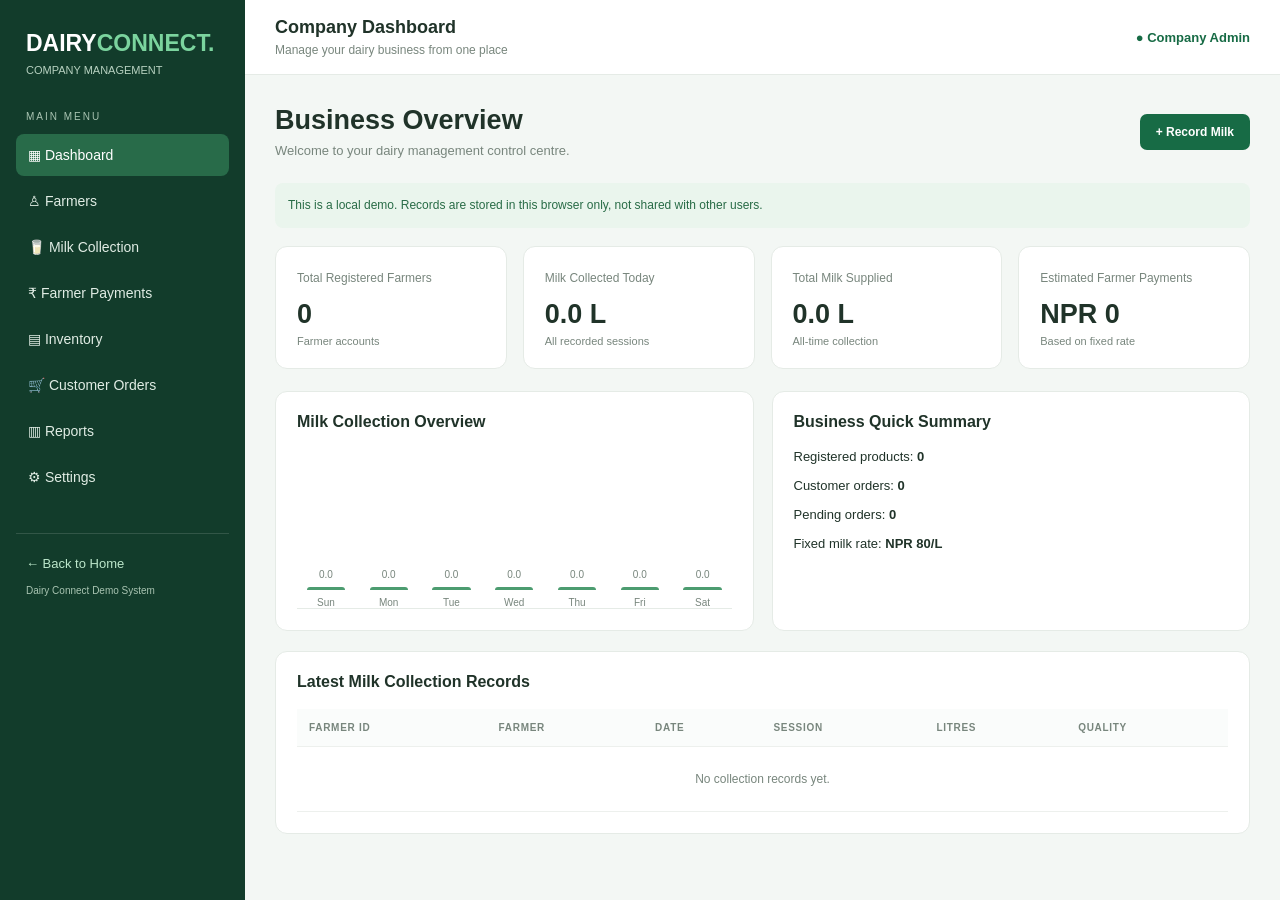
==== company.html @ a26a4f65 "Add files via upload" ====
<!DOCTYPE html>
<html lang="en">
<head>
<meta charset="UTF-8">
<meta name="viewport" content="width=device-width, initial-scale=1.0">
<title>Dairy Connect | Company Management</title>

<style>
*{box-sizing:border-box;margin:0;padding:0}
:root{
    --green:#176b45;
    --dark:#123c2b;
    --light:#f3f7f4;
    --muted:#78867d;
    --border:#e5ebe6;
}
body{font-family:Arial,sans-serif;background:var(--light);color:#203329}
button,input,select{font:inherit}
button{cursor:pointer}
.app{display:flex;min-height:100vh}
.sidebar{
    width:245px;background:var(--dark);color:white;
    padding:25px 16px;flex-shrink:0;
}
.brand{font-size:23px;font-weight:800;padding:5px 10px}
.brand span{color:#7bd49e}
.brand small{display:block;font-size:11px;color:#b7d1c0;font-weight:normal;margin-top:7px}
.side-label{font-size:10px;letter-spacing:2px;color:#a9c4b2;margin:30px 10px 12px}
.nav button{
    display:block;width:100%;padding:13px 12px;margin:4px 0;
    text-align:left;border:0;border-radius:8px;background:transparent;
    color:#e0ece4;font-size:14px;
}
.nav button:hover,.nav button.active{background:#286b49;color:white}
.sidebar-bottom{margin-top:35px;border-top:1px solid #ffffff22;padding:20px 10px}
.sidebar-bottom a{color:#bce7cb;text-decoration:none;font-size:13px}
.main{flex:1;min-width:0}
.topbar{
    background:white;border-bottom:1px solid var(--border);
    padding:17px 30px;display:flex;justify-content:space-between;
    align-items:center;gap:15px
}
.topbar h2{font-size:18px}
.topbar p{font-size:12px;color:var(--muted);margin-top:5px}
.admin{font-size:13px;color:var(--green);font-weight:bold}
.content{padding:30px;max-width:1500px;margin:auto}
.page{display:none}
.page.active{display:block}
.page-heading{display:flex;justify-content:space-between;align-items:center;gap:15px;margin-bottom:25px;flex-wrap:wrap}
.page-heading h1{font-size:27px}
.page-heading p{color:var(--muted);font-size:13px;margin-top:7px}
.grid{display:grid;grid-template-columns:repeat(4,minmax(0,1fr));gap:16px;margin-bottom:22px}
.card,.panel{
    background:white;border:1px solid var(--border);
    border-radius:12px;padding:21px
}
.card small{color:var(--muted);font-size:12px}
.card h2{font-size:27px;margin:13px 0 5px}
.card p{font-size:11px;color:var(--muted)}
.panel{margin-bottom:20px}
.panel h3{font-size:16px;margin-bottom:18px}
.panel-subtitle{font-size:12px;color:var(--muted);margin-top:-12px;margin-bottom:17px}
.btn{
    background:var(--green);color:white;border:0;border-radius:7px;
    padding:11px 16px;font-size:12px;font-weight:bold
}
.btn:hover{background:#105437}
.btn.secondary{background:#eaf3ed;color:var(--green)}
.btn.danger{background:#fbeaea;color:#b53c3c}
.btn.small{padding:7px 10px}
.table-wrap{overflow-x:auto}
table{border-collapse:collapse;width:100%;min-width:600px}
th,td{padding:13px 12px;border-bottom:1px solid #edf0ed;text-align:left;font-size:12px}
th{font-size:10px;text-transform:uppercase;letter-spacing:.7px;color:var(--muted);background:#fafcfb}
tbody tr:hover{background:#fafcfb}
.status{display:inline-block;padding:5px 9px;border-radius:20px;background:#e8f5ec;color:#277348;font-size:10px;font-weight:bold}
.status.pending{background:#fff4dc;color:#986b18}
.status.inactive{background:#fbeaea;color:#a63e3e}
.fields{display:grid;grid-template-columns:repeat(2,minmax(0,1fr));gap:15px}
.field{display:flex;flex-direction:column;gap:7px}
.field label{font-size:12px;font-weight:bold}
.field input,.field select{
    border:1px solid #dce5dd;border-radius:7px;padding:12px;
    background:white;width:100%;min-width:0
}
.full{grid-column:1/-1}
.actions{display:flex;gap:8px;flex-wrap:wrap}
.two-col{display:grid;grid-template-columns:1fr 1fr;gap:18px}
.notice{padding:13px;background:#eaf5ed;color:#286b46;border-radius:8px;font-size:12px;margin-bottom:18px;line-height:1.6}
.search{max-width:260px;border:1px solid var(--border);padding:11px;border-radius:7px}
.empty{text-align:center;color:var(--muted);padding:25px}
.chart-bars{display:flex;align-items:end;gap:15px;height:160px;padding:15px 5px 0;border-bottom:1px solid var(--border)}
.bar-column{flex:1;text-align:center;height:100%;display:flex;flex-direction:column;justify-content:end;align-items:center;gap:7px}
.bar{width:min(45px,80%);background:#4c9c70;border-radius:5px 5px 0 0;min-height:3px}
.bar-column small{font-size:10px;color:var(--muted)}
.modal-backdrop{
    display:none;position:fixed;inset:0;background:#10251dbb;
    align-items:center;justify-content:center;padding:20px;z-index:10
}
.modal-backdrop.show{display:flex}
.modal{background:white;width:100%;max-width:520px;padding:25px;border-radius:13px;max-height:90vh;overflow:auto}
.modal-header{display:flex;justify-content:space-between;align-items:center;margin-bottom:20px}
.close{border:0;background:#f0f3f0;border-radius:50%;width:30px;height:30px}
.toast{
    position:fixed;bottom:25px;right:25px;background:#173d2d;
    color:white;padding:14px 20px;border-radius:8px;
    display:none;z-index:20;font-size:13px
}
@media(max-width:1000px){.grid{grid-template-columns:repeat(2,1fr)}}
@media(max-width:700px){
    .app{display:block}
    .sidebar{width:100%;padding:15px}
    .nav{display:grid;grid-template-columns:repeat(2,1fr)}
    .side-label{margin-top:18px}
    .sidebar-bottom{margin-top:15px}
    .content{padding:17px}
    .topbar{padding:15px}
    .two-col{grid-template-columns:1fr}
}
@media(max-width:420px){.grid{grid-template-columns:1fr}.fields{grid-template-columns:1fr}}
</style>
</head>

<body>

<div class="app">

<aside class="sidebar">
    <div class="brand">DAIRY<span>CONNECT.</span>
        <small>COMPANY MANAGEMENT</small>
    </div>

    <div class="side-label">MAIN MENU</div>
    <nav class="nav">
        <button class="active" data-page="dashboard">▦ Dashboard</button>
        <button data-page="farmers">♙ Farmers</button>
        <button data-page="collection">🥛 Milk Collection</button>
        <button data-page="payments">₹ Farmer Payments</button>
        <button data-page="inventory">▤ Inventory</button>
        <button data-page="orders">🛒 Customer Orders</button>
        <button data-page="reports">▥ Reports</button>
        <button data-page="settings">⚙ Settings</button>
    </nav>

    <div class="sidebar-bottom">
        <a href="./index.html">← Back to Home</a>
        <p style="font-size:10px;color:#a9c4b2;margin-top:13px">Dairy Connect Demo System</p>
    </div>
</aside>

<div class="main">

<header class="topbar">
    <div>
        <h2 id="topTitle">Company Dashboard</h2>
        <p>Manage your dairy business from one place</p>
    </div>
    <div class="admin">● Company Admin</div>
</header>

<main class="content">

<!-- DASHBOARD -->
<section class="page active" id="dashboard">
    <div class="page-heading">
        <div>
            <h1>Business Overview</h1>
            <p>Welcome to your dairy management control centre.</p>
        </div>
        <button class="btn" onclick="showPage('collection')">+ Record Milk</button>
    </div>

    <div class="notice">
        This is a local demo. Records are stored in this browser only, not shared with other users.
    </div>

    <div class="grid">
        <div class="card"><small>Total Registered Farmers</small><h2 id="dashFarmers">0</h2><p>Farmer accounts</p></div>
        <div class="card"><small>Milk Collected Today</small><h2 id="dashToday">0 L</h2><p>All recorded sessions</p></div>
        <div class="card"><small>Total Milk Supplied</small><h2 id="dashMilk">0 L</h2><p>All-time collection</p></div>
        <div class="card"><small>Estimated Farmer Payments</small><h2 id="dashPayments">NPR 0</h2><p>Based on fixed rate</p></div>
    </div>

    <div class="two-col">
        <div class="panel">
            <h3>Milk Collection Overview</h3>
            <div class="chart-bars" id="milkChart"></div>
        </div>
        <div class="panel">
            <h3>Business Quick Summary</h3>
            <p style="margin:14px 0;font-size:13px">Registered products: <strong id="dashProducts">0</strong></p>
            <p style="margin:14px 0;font-size:13px">Customer orders: <strong id="dashOrders">0</strong></p>
            <p style="margin:14px 0;font-size:13px">Pending orders: <strong id="dashPending">0</strong></p>
            <p style="margin:14px 0;font-size:13px">Fixed milk rate: <strong id="dashRate">NPR 80/L</strong></p>
        </div>
    </div>

    <div class="panel">
        <h3>Latest Milk Collection Records</h3>
        <div class="table-wrap">
            <table>
                <thead><tr><th>Farmer ID</th><th>Farmer</th><th>Date</th><th>Session</th><th>Litres</th><th>Quality</th></tr></thead>
                <tbody id="dashRecent"></tbody>
            </table>
        </div>
    </div>
</section>

<!-- FARMERS -->
<section class="page" id="farmers">
    <div class="page-heading">
        <div><h1>Farmer Management</h1><p>Register and manage your milk suppliers.</p></div>
        <button class="btn" onclick="openFarmerModal()">+ Add Farmer</button>
    </div>

    <div class="panel">
        <div class="actions" style="justify-content:space-between;margin-bottom:18px">
            <h3 style="margin:0">Registered Farmers</h3>
            <input class="search" id="farmerSearch" placeholder="Search farmers...">
        </div>
        <div class="table-wrap">
            <table>
                <thead><tr><th>Farmer ID</th><th>Name</th><th>Phone</th><th>Location</th><th>Status</th><th>Action</th></tr></thead>
                <tbody id="farmerTable"></tbody>
            </table>
        </div>
    </div>
</section>

<!-- COLLECTION -->
<section class="page" id="collection">
    <div class="page-heading">
        <div><h1>Milk Collection</h1><p>Record milk received from farmers.</p></div>
    </div>

    <div class="panel">
        <h3>New Milk Collection Entry</h3>
        <form id="collectionForm" class="fields">
            <div class="field"><label>Farmer</label><select id="collectionFarmer" required></select></div>
            <div class="field"><label>Collection Date</label><input type="date" id="collectionDate" required></div>
            <div class="field"><label>Session</label><select id="collectionSession"><option>Morning</option><option>Evening</option></select></div>
            <div class="field"><label>Milk Quantity (Litres)</label><input type="number" id="collectionQuantity" min="0.1" step="0.1" required></div>
            <div class="field"><label>Fat (%)</label><input type="number" id="collectionFat" min="0" max="15" step="0.1" required></div>
            <div class="field"><label>SNF (%)</label><input type="number" id="collectionSnf" min="0" max="20" step="0.1" required></div>
            <div class="field full"><button class="btn" type="submit">Save Collection Record</button></div>
        </form>
    </div>

    <div class="panel">
        <h3>All Collection Records</h3>
        <div class="table-wrap">
            <table>
                <thead><tr><th>Farmer ID</th><th>Farmer</th><th>Date</th><th>Session</th><th>Quantity</th><th>Fat</th><th>SNF</th><th>Payment</th></tr></thead>
                <tbody id="collectionTable"></tbody>
            </table>
        </div>
    </div>
</section>

<!-- PAYMENTS -->
<section class="page" id="payments">
    <div class="page-heading">
        <div><h1>Farmer Payments</h1><p>Calculate payments using your company's fixed rate.</p></div>
    </div>

    <div class="notice">
        Important: Fat and SNF are used for quality monitoring only. Farmer payment is calculated using the fixed price per litre.
    </div>

    <div class="panel">
        <h3>Company Milk Purchase Rate</h3>
        <div class="fields">
            <div class="field">
                <label>Fixed Rate per Litre (NPR)</label>
                <input type="number" id="rateInput" min="0.01" step="0.01">
            </div>
            <div class="field" style="justify-content:end">
                <button class="btn" onclick="saveRate()">Update Company Rate</button>
            </div>
        </div>
        <p style="font-size:11px;color:#78867d;margin-top:12px">Changing this rate updates estimated payments for all recorded milk.</p>
    </div>

    <div class="grid">
        <div class="card"><small>Total Milk Supplied</small><h2 id="paymentLitres">0 L</h2></div>
        <div class="card"><small>Total Estimated Payments</small><h2 id="paymentAmount">NPR 0</h2></div>
        <div class="card"><small>Farmers with Records</small><h2 id="paymentFarmers">0</h2></div>
        <div class="card"><small>Fixed Rate</small><h2 id="paymentRate">NPR 80</h2></div>
    </div>

    <div class="panel">
        <h3>Farmer Payment Statements</h3>
        <div class="table-wrap">
            <table>
                <thead><tr><th>Farmer ID</th><th>Farmer Name</th><th>Total Litres</th><th>Rate/Litre</th><th>Estimated Payment</th></tr></thead>
                <tbody id="paymentTable"></tbody>
            </table>
        </div>
    </div>
</section>

<!-- INVENTORY -->
<section class="page" id="inventory">
    <div class="page-heading">
        <div><h1>Inventory Management</h1><p>Manage dairy products and available stock.</p></div>
        <button class="btn" onclick="openProductModal()">+ Add Product</button>
    </div>

    <div class="grid">
        <div class="card"><small>Products</small><h2 id="productCount">0</h2></div>
        <div class="card"><small>Total Stock</small><h2 id="stockTotal">0</h2><p>Units across products</p></div>
        <div class="card"><small>Low Stock Items</small><h2 id="lowStock">0</h2></div>
        <div class="card"><small>Inventory Value</small><h2 id="stockValue">NPR 0</h2></div>
    </div>

    <div class="panel">
        <h3>Product Inventory</h3>
        <div class="table-wrap">
            <table>
                <thead><tr><th>Product</th><th>Category</th><th>Price</th><th>Stock</th><th>Stock Value</th><th>Action</th></tr></thead>
                <tbody id="productTable"></tbody>
            </table>
        </div>
    </div>
</section>

<!-- ORDERS -->
<section class="page" id="orders">
    <div class="page-heading">
        <div><h1>Customer Orders</h1><p>Track customer orders and their status.</p></div>
        <button class="btn" onclick="openOrderModal()">+ Create Order</button>
    </div>

    <div class="grid">
        <div class="card"><small>Total Orders</small><h2 id="orderCount">0</h2></div>
        <div class="card"><small>Pending Orders</small><h2 id="orderPending">0</h2></div>
        <div class="card"><small>Completed Orders</small><h2 id="orderCompleted">0</h2></div>
        <div class="card"><small>Order Revenue</small><h2 id="orderRevenue">NPR 0</h2></div>
    </div>

    <div class="panel">
        <h3>Order Management</h3>
        <div class="table-wrap">
            <table>
                <thead><tr><th>Order ID</th><th>Customer</th><th>Product</th><th>Quantity</th><th>Total</th><th>Status</th><th>Update</th></tr></thead>
                <tbody id="orderTable"></tbody>
            </table>
        </div>
    </div>
</section>

<!-- REPORTS -->
<section class="page" id="reports">
    <div class="page-heading">
        <div><h1>Business Reports</h1><p>Review collection and financial summaries.</p></div>
        <button class="btn" onclick="exportReport()">Export Collection CSV</button>
    </div>

    <div class="grid">
        <div class="card"><small>Total Milk Purchased</small><h2 id="reportMilk">0 L</h2></div>
        <div class="card"><small>Estimated Farmer Cost</small><h2 id="reportCost">NPR 0</h2></div>
        <div class="card"><small>Average Fat</small><h2 id="reportFat">0%</h2></div>
        <div class="card"><small>Average SNF</small><h2 id="reportSnf">0%</h2></div>
    </div>

    <div class="panel">
        <h3>Business Data Summary</h3>
        <p style="font-size:13px;line-height:2">
            This report summarizes recorded milk collection and estimated farmer costs.
            Actual company profit requires verified sales, processing costs, operating expenses
            and other financial data, which can be added in a later version.
        </p>
    </div>
</section>

<!-- SETTINGS -->
<section class="page" id="settings">
    <div class="page-heading">
        <div><h1>Company Settings</h1><p>Configure your Dairy Connect demo.</p></div>
    </div>

    <div class="panel">
        <h3>Company Information</h3>
        <div class="fields">
            <div class="field"><label>Company Name</label><input id="companyName" value="Dairy Connect"></div>
            <div class="field"><label>Currency</label><input value="Nepalese Rupee (NPR)" disabled></div>
            <div class="field full"><button class="btn" onclick="saveCompany()">Save Company Name</button></div>
        </div>
    </div>

    <div class="panel">
        <h3>Demo Data</h3>
        <p style="font-size:12px;color:#78867d;line-height:1.7;margin-bottom:15px">
            All data is stored in your browser using localStorage. Clearing demo data permanently removes these records from this browser.
        </p>
        <button class="btn danger" onclick="resetData()">Reset All Demo Data</button>
    </div>
</section>

</main>
</div>
</div>

<!-- FARMER MODAL -->
<div class="modal-backdrop" id="farmerModal">
<div class="modal">
    <div class="modal-header"><h3>Register New Farmer</h3><button class="close" onclick="closeModal('farmerModal')">✕</button></div>
    <form id="farmerForm" class="fields">
        <div class="field full"><label>Farmer Full Name</label><input id="farmerName" required></div>
        <div class="field"><label>Phone Number</label><input id="farmerPhone" required></div>
        <div class="field"><label>Location</label><input id="farmerLocation" required></div>
        <div class="field full"><button class="btn" type="submit">Register Farmer</button></div>
    </form>
</div>
</div>

<!-- PRODUCT MODAL -->
<div class="modal-backdrop" id="productModal">
<div class="modal">
    <div class="modal-header"><h3>Add Dairy Product</h3><button class="close" onclick="closeModal('productModal')">✕</button></div>
    <form id="productForm" class="fields">
        <div class="field full"><label>Product Name</label><input id="productName" required></div>
        <div class="field"><label>Category</label><select id="productCategory"><option>Milk</option><option>Curd</option><option>Paneer</option><option>Butter</option><option>Ghee</option><option>Other</option></select></div>
        <div class="field"><label>Price (NPR)</label><input id="productPrice" type="number" min="0.01" step="0.01" required></div>
        <div class="field"><label>Stock Quantity</label><input id="productStock" type="number" min="0" step="1" required></div>
        <div class="field full"><button class="btn" type="submit">Save Product</button></div>
    </form>
</div>
</div>

<!-- ORDER MODAL -->
<div class="modal-backdrop" id="orderModal">
<div class="modal">
    <div class="modal-header"><h3>Create Customer Order</h3><button class="close" onclick="closeModal('orderModal')">✕</button></div>
    <form id="orderForm" class="fields">
        <div class="field full"><label>Customer Name</label><input id="orderCustomer" required></div>
        <div class="field full"><label>Product</label><select id="orderProduct" required></select></div>
        <div class="field"><label>Quantity</label><input id="orderQuantity" type="number" min="1" step="1" required></div>
        <div class="field"><label>Status</label><select id="orderStatus"><option>Pending</option><option>Processing</option><option>Delivered</option><option>Cancelled</option></select></div>
        <div class="field full"><button class="btn" type="submit">Create Order</button></div>
    </form>
</div>
</div>

<div class="toast" id="toast"></div>

<script>
const KEY = {
    farmers:"dc_company_farmers",
    collections:"dc_company_collections",
    products:"dc_company_products",
    orders:"dc_company_orders",
    rate:"dc_company_rate",
    name:"dc_company_name"
};

let farmers = load(KEY.farmers,[]);
let collections = load(KEY.collections,[]);
let products = load(KEY.products,[]);
let orders = load(KEY.orders,[]);
let rate = Number(localStorage.getItem(KEY.rate)) || 80;
let companyName = localStorage.getItem(KEY.name) || "Dairy Connect";

function load(key,fallback){
    try{
        const value = JSON.parse(localStorage.getItem(key));
        return Array.isArray(value) ? value : fallback;
    }catch(e){return fallback;}
}
function save(key,data){localStorage.setItem(key,JSON.stringify(data));}
function money(n){return "NPR "+Number(n||0).toLocaleString("en-IN",{maximumFractionDigits:2});}
function safe(value){
    return String(value??"").replace(/[&<>"']/g,c=>({
        "&":"&amp;","<":"&lt;",">":"&gt;",'"':"&quot;","'":"&#39;"
    })[c]);
}
function notify(message){
    const t=document.getElementById("toast");
    t.textContent=message;t.style.display="block";
    setTimeout(()=>t.style.display="none",2500);
}
function openModal(id){document.getElementById(id).classList.add("show");}
function closeModal(id){document.getElementById(id).classList.remove("show");}
function showPage(page){
    document.querySelectorAll(".page").forEach(p=>p.classList.remove("active"));
    document.querySelectorAll(".nav button").forEach(b=>b.classList.remove("active"));
    document.getElementById(page).classList.add("active");
    const button=document.querySelector('[data-page="'+page+'"]');
    if(button)button.classList.add("active");
    document.getElementById("topTitle").textContent=
        page==="dashboard"?"Company Dashboard":page.charAt(0).toUpperCase()+page.slice(1);
    renderAll();
}
document.querySelectorAll(".nav button").forEach(button=>{
    button.addEventListener("click",()=>showPage(button.dataset.page));
});

function openFarmerModal(){openModal("farmerModal");}
function openProductModal(){openModal("productModal");}
function openOrderModal(){fillProductSelect();openModal("orderModal");}

function nextFarmerId(){
    let max=0;
    farmers.forEach(f=>{
        const n=parseInt(String(f.id).replace("FRM-",""),10);
        if(Number.isFinite(n))max=Math.max(max,n);
    });
    return "FRM-"+String(max+1).padStart(3,"0");
}

document.getElementById("farmerForm").addEventListener("submit",e=>{
    e.preventDefault();
    farmers.push({
        id:nextFarmerId(),
        name:document.getElementById("farmerName").value.trim(),
        phone:document.getElementById("farmerPhone").value.trim(),
        location:document.getElementById("farmerLocation").value.trim(),
        active:true
    });
    save(KEY.farmers,farmers);
    e.target.reset();closeModal("farmerModal");
    renderAll();notify("Farmer registered successfully");
});

function deleteFarmer(id){
    if(!confirm("Delete this farmer? Existing collection records will remain."))return;
    farmers=farmers.filter(f=>f.id!==id);
    save(KEY.farmers,farmers);renderAll();notify("Farmer removed");
}
function toggleFarmer(id){
    const f=farmers.find(x=>x.id===id);
    if(!f)return;
    f.active=!f.active;save(KEY.farmers,farmers);renderAll();
}

document.getElementById("farmerSearch").addEventListener("input",renderFarmers);

function renderFarmers(){
    const q=document.getElementById("farmerSearch").value.toLowerCase();
    const list=farmers.filter(f=>(f.name+" "+f.id+" "+f.phone+" "+f.location).toLowerCase().includes(q));
    document.getElementById("farmerTable").innerHTML=list.length?list.map(f=>`
        <tr>
            <td><strong>${safe(f.id)}</strong></td>
            <td>${safe(f.name)}</td><td>${safe(f.phone)}</td><td>${safe(f.location)}</td>
            <td><span class="status ${f.active?"":"inactive"}">${f.active?"Active":"Inactive"}</span></td>
            <td><div class="actions">
                <button class="btn secondary small" onclick="toggleFarmer('${safe(f.id)}')">${f.active?"Disable":"Enable"}</button>
                <button class="btn danger small" onclick="deleteFarmer('${safe(f.id)}')">Delete</button>
            </div></td>
        </tr>`).join(""):'<tr><td colspan="6" class="empty">No farmers found. Add your first farmer.</td></tr>';
}

function fillFarmerSelect(){
    const select=document.getElementById("collectionFarmer");
    const active=farmers.filter(f=>f.active);
    select.innerHTML=active.length?
        '<option value="">Select farmer</option>'+active.map(f=>`<option value="${safe(f.id)}">${safe(f.id)} — ${safe(f.name)}</option>`).join("")
        :'<option value="">Register an active farmer first</option>';
}

document.getElementById("collectionDate").value=new Date().toLocaleDateString("en-CA");

document.getElementById("collectionForm").addEventListener("submit",e=>{
    e.preventDefault();
    const farmer=farmers.find(f=>f.id===document.getElementById("collectionFarmer").value);
    if(!farmer){notify("Please select a registered farmer");return;}

    const record={
        id:"MILK-"+Date.now(),
        farmerId:farmer.id,
        farmerName:farmer.name,
        date:document.getElementById("collectionDate").value,
        session:document.getElementById("collectionSession").value,
        quantity:Number(document.getElementById("collectionQuantity").value),
        fat:Number(document.getElementById("collectionFat").value),
        snf:Number(document.getElementById("collectionSnf").value)
    };

    const duplicate=collections.some(r=>r.farmerId===record.farmerId&&r.date===record.date&&r.session===record.session);
    if(duplicate){notify("This farmer already has a record for this date and session");return;}
    collections.push(record);save(KEY.collections,collections);
    e.target.reset();
    document.getElementById("collectionDate").value=new Date().toLocaleDateString("en-CA");
    renderAll();notify("Milk collection saved");
});

function renderCollections(){
    const sorted=[...collections].sort((a,b)=>b.date.localeCompare(a.date));
    document.getElementById("collectionTable").innerHTML=sorted.length?sorted.map(r=>`
        <tr><td>${safe(r.farmerId)}</td><td>${safe(r.farmerName)}</td><td>${safe(r.date)}</td>
        <td>${safe(r.session)}</td><td>${r.quantity.toFixed(1)} L</td><td>${r.fat}%</td>
        <td>${r.snf}%</td><td>${money(r.quantity*rate)}</td></tr>
    `).join(""):'<tr><td colspan="8" class="empty">No collection records yet.</td></tr>';
}

function saveRate(){
    const value=Number(document.getElementById("rateInput").value);
    if(!Number.isFinite(value)||value<=0){notify("Enter a valid rate greater than zero");return;}
    rate=value;localStorage.setItem(KEY.rate,String(rate));
    renderAll();notify("Company milk rate updated");
}

function renderPayments(){
    document.getElementById("rateInput").value=rate;
    const totals={};
    collections.forEach(r=>{
        if(!totals[r.farmerId])totals[r.farmerId]={name:r.farmerName,litres:0};
        totals[r.farmerId].litres+=r.quantity;
    });
    const entries=Object.entries(totals);
    const litres=collections.reduce((s,r)=>s+r.quantity,0);
    document.getElementById("paymentLitres").textContent=litres.toFixed(1)+" L";
    document.getElementById("paymentAmount").textContent=money(litres*rate);
    document.getElementById("paymentFarmers").textContent=entries.length;
    document.getElementById("paymentRate").textContent=money(rate);
    document.getElementById("paymentTable").innerHTML=entries.length?entries.map(([id,v])=>`
        <tr><td>${safe(id)}</td><td>${safe(v.name)}</td><td>${v.litres.toFixed(1)} L</td>
        <td>${money(rate)}</td><td><strong>${money(v.litres*rate)}</strong></td></tr>
    `).join(""):'<tr><td colspan="5" class="empty">No payment statements yet.</td></tr>';
}

document.getElementById("productForm").addEventListener("submit",e=>{
    e.preventDefault();
    products.push({
        id:"PRD-"+Date.now(),
        name:document.getElementById("productName").value.trim(),
        category:document.getElementById("productCategory").value,
        price:Number(document.getElementById("productPrice").value),
        stock:Number(document.getElementById("productStock").value)
    });
    save(KEY.products,products);e.target.reset();closeModal("productModal");
    renderAll();notify("Product added to inventory");
});

function deleteProduct(id){
    if(!confirm("Delete this product?"))return;
    products=products.filter(p=>p.id!==id);save(KEY.products,products);
    renderAll();notify("Product deleted");
}
function updateStock(id){
    const p=products.find(x=>x.id===id);
    if(!p)return;
    const amount=prompt("Enter stock quantity to add:", "0");
    if(amount===null)return;
    const n=Number(amount);
    if(!Number.isInteger(n)||n<0){notify("Enter a whole number of units");return;}
    p.stock+=n;save(KEY.products,products);renderAll();notify("Stock updated");
}
function renderProducts(){
    const total=products.reduce((s,p)=>s+p.stock,0);
    const low=products.filter(p=>p.stock<10).length;
    const value=products.reduce((s,p)=>s+p.stock*p.price,0);
    document.getElementById("productCount").textContent=products.length;
    document.getElementById("stockTotal").textContent=total;
    document.getElementById("lowStock").textContent=low;
    document.getElementById("stockValue").textContent=money(value);
    document.getElementById("productTable").innerHTML=products.length?products.map(p=>`
        <tr><td><strong>${safe(p.name)}</strong></td><td>${safe(p.category)}</td>
        <td>${money(p.price)}</td><td>${p.stock}</td><td>${money(p.stock*p.price)}</td>
        <td><div class="actions"><button class="btn secondary small" onclick="updateStock('${safe(p.id)}')">Add Stock</button>
        <button class="btn danger small" onclick="deleteProduct('${safe(p.id)}')">Delete</button></div></td></tr>
    `).join(""):'<tr><td colspan="6" class="empty">No products added yet.</td></tr>';
}

function fillProductSelect(){
    const select=document.getElementById("orderProduct");
    select.innerHTML=products.length?products.map(p=>`<option value="${safe(p.id)}">${safe(p.name)} — ${money(p.price)} (Stock: ${p.stock})</option>`).join(""):'<option value="">Add a product first</option>';
}

document.getElementById("orderForm").addEventListener("submit",e=>{
    e.preventDefault();
    const product=products.find(p=>p.id===document.getElementById("orderProduct").value);
    const quantity=Number(document.getElementById("orderQuantity").value);
    if(!product){notify("Add a product before creating an order");return;}
    if(quantity>product.stock){notify("Not enough stock available");return;}

    orders.push({
        id:"ORD-"+String(orders.length+1).padStart(4,"0")+"-"+Date.now().toString().slice(-4),
        customer:document.getElementById("orderCustomer").value.trim(),
        productId:product.id,productName:product.name,
        quantity,price:product.price,total:quantity*product.price,
        status:document.getElementById("orderStatus").value
    });
    product.stock-=quantity;
    save(KEY.orders,orders);save(KEY.products,products);
    e.target.reset();closeModal("orderModal");renderAll();notify("Customer order created");
});

function updateOrder(id){
    const order=orders.find(o=>o.id===id);
    if(!order)return;
    const next=prompt("Enter status: Pending, Processing, Delivered or Cancelled",order.status);
    if(next===null)return;
    const allowed=["Pending","Processing","Delivered","Cancelled"];
    const match=allowed.find(s=>s.toLowerCase()===next.trim().toLowerCase());
    if(!match){notify("Invalid order status");return;}
    order.status=match;save(KEY.orders,orders);renderAll();notify("Order status updated");
}

function renderOrders(){
    document.getElementById("orderCount").textContent=orders.length;
    document.getElementById("orderPending").textContent=orders.filter(o=>o.status==="Pending"||o.status==="Processing").length;
    document.getElementById("orderCompleted").textContent=orders.filter(o=>o.status==="Delivered").length;
    document.getElementById("orderRevenue").textContent=money(orders.filter(o=>o.status!=="Cancelled").reduce((s,o)=>s+o.total,0));
    document.getElementById("orderTable").innerHTML=orders.length?[...orders].reverse().map(o=>`
        <tr><td>${safe(o.id)}</td><td>${safe(o.customer)}</td><td>${safe(o.productName)}</td>
        <td>${o.quantity}</td><td>${money(o.total)}</td>
        <td><span class="status ${o.status==="Pending"||o.status==="Processing"?"pending":o.status==="Cancelled"?"inactive":""}">${safe(o.status)}</span></td>
        <td><button class="btn secondary small" onclick="updateOrder('${safe(o.id)}')">Update</button></td></tr>
    `).join(""):'<tr><td colspan="7" class="empty">No customer orders yet.</td></tr>';
}

function renderReports(){
    const litres=collections.reduce((s,r)=>s+r.quantity,0);
    const fat=collections.length?collections.reduce((s,r)=>s+r.fat,0)/collections.length:0;
    const snf=collections.length?collections.reduce((s,r)=>s+r.snf,0)/collections.length:0;
    document.getElementById("reportMilk").textContent=litres.toFixed(1)+" L";
    document.getElementById("reportCost").textContent=money(litres*rate);
    document.getElementById("reportFat").textContent=fat.toFixed(2)+"%";
    document.getElementById("reportSnf").textContent=snf.toFixed(2)+"%";
}

function renderDashboard(){
    const litres=collections.reduce((s,r)=>s+r.quantity,0);
    const today=new Date().toLocaleDateString("en-CA");
    const todayMilk=collections.filter(r=>r.date===today).reduce((s,r)=>s+r.quantity,0);
    document.getElementById("dashFarmers").textContent=farmers.length;
    document.getElementById("dashToday").textContent=todayMilk.toFixed(1)+" L";
    document.getElementById("dashMilk").textContent=litres.toFixed(1)+" L";
    document.getElementById("dashPayments").textContent=money(litres*rate);
    document.getElementById("dashProducts").textContent=products.length;
    document.getElementById("dashOrders").textContent=orders.length;
    document.getElementById("dashPending").textContent=orders.filter(o=>o.status==="Pending"||o.status==="Processing").length;
    document.getElementById("dashRate").textContent=money(rate)+"/L";

    const sorted=[...collections].sort((a,b)=>b.date.localeCompare(a.date));
    document.getElementById("dashRecent").innerHTML=sorted.length?sorted.slice(0,6).map(r=>`
        <tr><td>${safe(r.farmerId)}</td><td>${safe(r.farmerName)}</td><td>${safe(r.date)}</td>
        <td>${safe(r.session)}</td><td>${r.quantity.toFixed(1)} L</td><td>${r.fat}% / ${r.snf}%</td></tr>
    `).join(""):'<tr><td colspan="6" class="empty">No collection records yet.</td></tr>';

    const days=[];
    for(let i=6;i>=0;i--){
        const d=new Date();d.setDate(d.getDate()-i);
        const date=d.toLocaleDateString("en-CA");
        const amount=collections.filter(r=>r.date===date).reduce((s,r)=>s+r.quantity,0);
        days.push({label:d.toLocaleDateString("en",{weekday:"short"}),amount});
    }
    const max=Math.max(1,...days.map(d=>d.amount));
    document.getElementById("milkChart").innerHTML=days.map(d=>`
        <div class="bar-column"><small>${d.amount.toFixed(1)}</small>
        <div class="bar" style="height:${Math.max(3,d.amount/max*105)}px"></div>
        <small>${d.label}</small></div>
    `).join("");
}

function renderAll(){
    renderFarmers();fillFarmerSelect();renderCollections();renderPayments();
    renderProducts();renderOrders();renderReports();renderDashboard();
}

function saveCompany(){
    companyName=document.getElementById("companyName").value.trim()||"Dairy Connect";
    localStorage.setItem(KEY.name,companyName);
    notify("Company information saved");
}

function exportReport(){
    const rows=[["Farmer ID","Farmer Name","Date","Session","Litres","Fat","SNF","Estimated Payment"]];
    collections.forEach(r=>rows.push([r.farmerId,r.farmerName,r.date,r.session,r.quantity,r.fat,r.snf,r.quantity*rate]));
    const csv=rows.map(row=>row.map(v=>'"'+String(v).replace(/"/g,'""')+'"').join(",")).join("\n");
    const blob=new Blob([csv],{type:"text/csv;charset=utf-8;"});
    const url=URL.createObjectURL(blob);
    const a=document.createElement("a");a.href=url;a.download="dairy-collection-report.csv";a.click();
    URL.revokeObjectURL(url);
}

function resetData(){
    if(!confirm("This will permanently delete all Dairy Connect demo records stored in this browser. Continue?"))return;
    [KEY.farmers,KEY.collections,KEY.products,KEY.orders,KEY.rate,KEY.name].forEach(k=>localStorage.removeItem(k));
    farmers=[];collections=[];products=[];orders=[];rate=80;companyName="Dairy Connect";
    document.getElementById("companyName").value=companyName;
    renderAll();notify("Demo data reset");
}

document.getElementById("companyName").value=companyName;
renderAll();
</script>
<script type="module" src="./js/company-connect.js"></script>
</body>
</html>
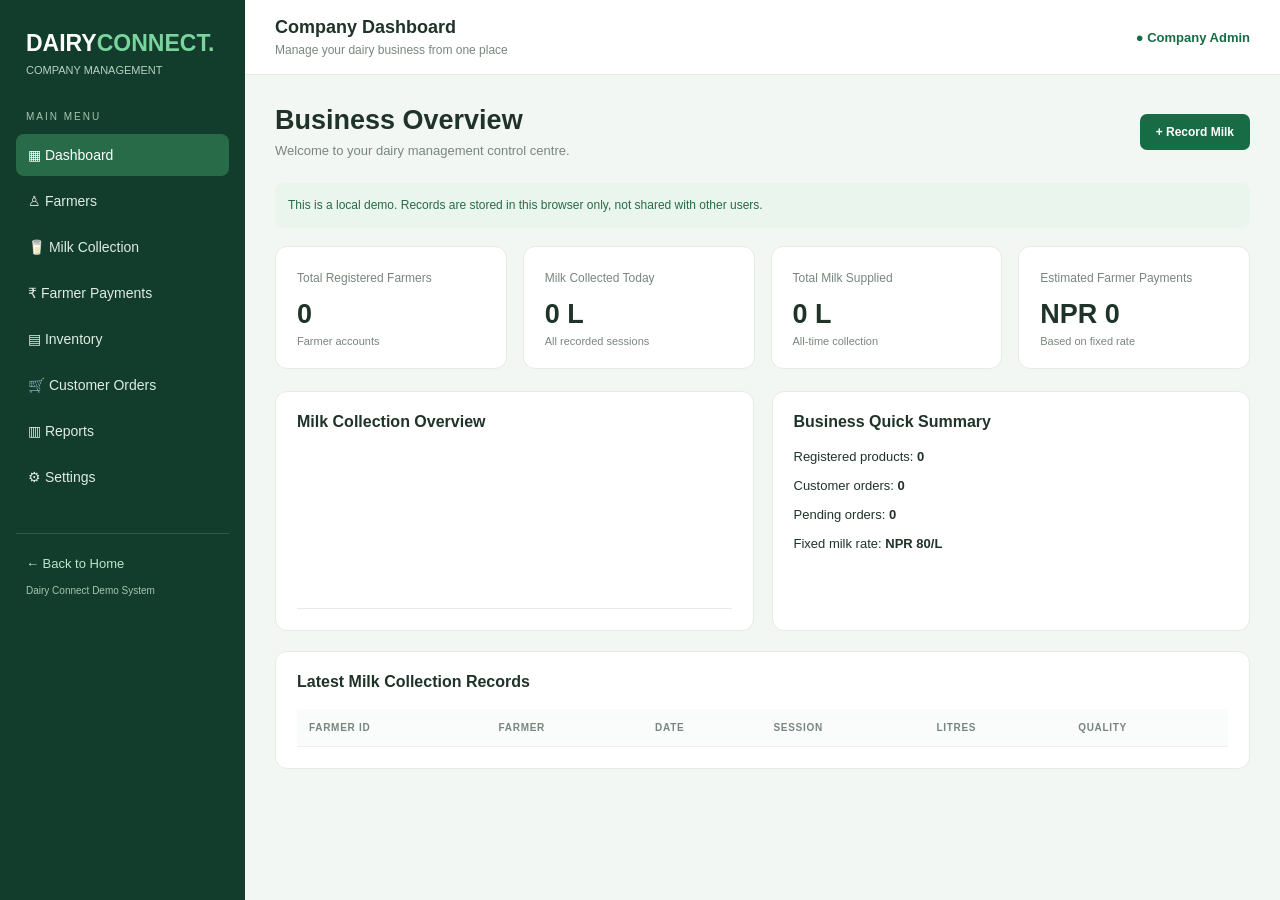
==== commit e244485d: "Update company.html" ====
--- a/company.html
+++ b/company.html
@@ -455,10 +455,27 @@
     name:"dc_company_name"
 };
 
-let farmers = load(KEY.farmers,[]);
-let collections = load(KEY.collections,[]);
-let products = load(KEY.products,[]);
-let orders = load(KEY.orders,[]);
+let farmers=load(KEY.farmers);
+let collections=load(KEY.collections);
+let products=load(KEY.products);
+let orders=load(KEY.orders);
+
+// Add sample products automatically on first setup
+if(!localStorage.getItem("dc_sample_products_added")){
+    if(products.length===0){
+        products=[
+            {id:"PRD-MILK",name:"Fresh Milk (1 L)",category:"Milk",price:100,stock:50},
+            {id:"PRD-CURD",name:"Fresh Curd (500 g)",category:"Curd",price:80,stock:30},
+            {id:"PRD-PANEER",name:"Paneer (500 g)",category:"Paneer",price:250,stock:20},
+            {id:"PRD-GHEE",name:"Pure Ghee (500 ml)",category:"Ghee",price:450,stock:15},
+            {id:"PRD-BUTTER",name:"Butter (200 g)",category:"Butter",price:180,stock:25}
+        ];
+
+        save(KEY.products,products);
+    }
+
+    localStorage.setItem("dc_sample_products_added","yes");
+}
 let rate = Number(localStorage.getItem(KEY.rate)) || 80;
 let companyName = localStorage.getItem(KEY.name) || "Dairy Connect";
 
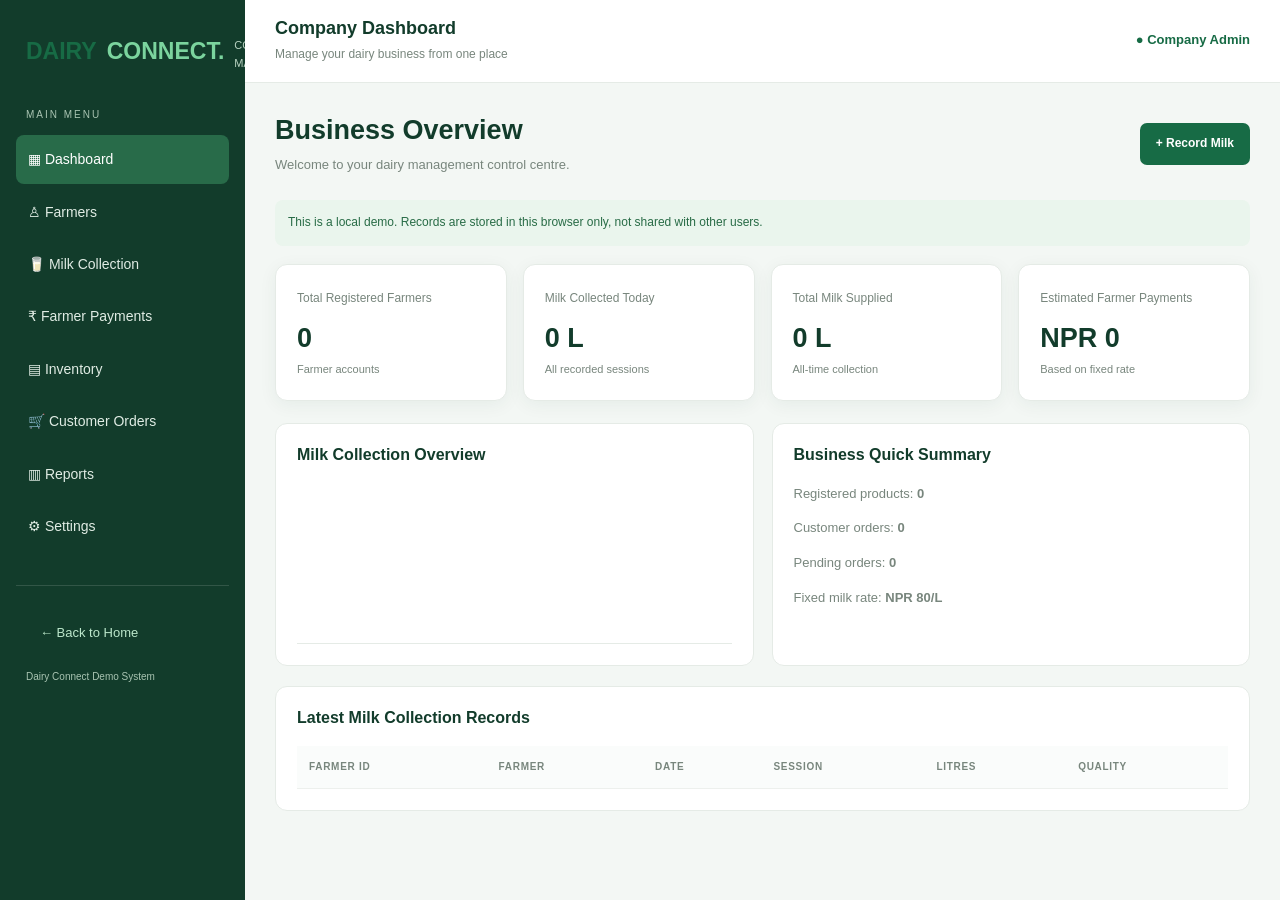
==== commit b0e80f50: "Update company.html" ====
--- a/company.html
+++ b/company.html
@@ -2,6 +2,7 @@
 <!DOCTYPE html>
 <html lang="en">
 <head>
+    <link rel="stylesheet" href="style.css">
 <meta charset="UTF-8">
 <meta name="viewport" content="width=device-width, initial-scale=1.0">
 <title>Dairy Connect | Company Management</title>
--- a/style.css
+++ b/style.css
@@ -0,0 +1,502 @@
+
+/* =====================================
+   DAIRY CONNECT — SHARED DESIGN SYSTEM
+   ===================================== */
+
+:root {
+    --green: #176b45;
+    --green-dark: #123c2b;
+    --green-light: #e8f4ed;
+    --green-hover: #125638;
+
+    --background: #f5f8f6;
+    --surface: #ffffff;
+    --border: #e5ebe7;
+
+    --text: #1c2b23;
+    --muted: #78877e;
+
+    --danger: #dc4545;
+    --warning: #e9a23b;
+    --success: #21965b;
+    --blue: #3979c9;
+
+    --radius: 12px;
+    --shadow: 0 4px 18px rgba(18, 60, 43, 0.06);
+}
+
+/* RESET */
+* {
+    box-sizing: border-box;
+    margin: 0;
+    padding: 0;
+}
+
+html {
+    scroll-behavior: smooth;
+}
+
+body {
+    font-family: Inter, Arial, sans-serif;
+    background: var(--background);
+    color: var(--text);
+    line-height: 1.6;
+    font-size: 14px;
+}
+
+button,
+input,
+select,
+textarea {
+    font: inherit;
+}
+
+button {
+    cursor: pointer;
+}
+
+a {
+    color: inherit;
+    text-decoration: none;
+}
+
+img {
+    max-width: 100%;
+}
+
+/* TYPOGRAPHY */
+h1, h2, h3, h4 {
+    color: var(--green-dark);
+    line-height: 1.3;
+    font-weight: 700;
+}
+
+h1 { font-size: 28px; }
+h2 { font-size: 22px; }
+h3 { font-size: 17px; }
+h4 { font-size: 15px; }
+
+p {
+    color: var(--muted);
+}
+
+/* COMMON LAYOUT */
+.container {
+    width: min(1200px, 94%);
+    margin: auto;
+}
+
+.page-content {
+    padding: 28px;
+}
+
+.page-header {
+    display: flex;
+    justify-content: space-between;
+    align-items: center;
+    flex-wrap: wrap;
+    gap: 16px;
+    margin-bottom: 25px;
+}
+
+.page-header p {
+    margin-top: 5px;
+}
+
+/* BRAND */
+.logo,
+.brand {
+    display: flex;
+    align-items: center;
+    gap: 10px;
+    color: var(--green);
+    font-size: 20px;
+    font-weight: 800;
+}
+
+.logo-icon {
+    width: 40px;
+    height: 40px;
+    display: grid;
+    place-items: center;
+    background: var(--green-light);
+    border-radius: 12px;
+}
+
+/* BUTTONS */
+.btn {
+    display: inline-flex;
+    align-items: center;
+    justify-content: center;
+    gap: 8px;
+    padding: 10px 17px;
+    border: 1px solid transparent;
+    border-radius: 9px;
+    background: var(--green);
+    color: white;
+    font-weight: 600;
+    transition: .2s ease;
+}
+
+.btn:hover {
+    background: var(--green-hover);
+    transform: translateY(-1px);
+}
+
+.btn-secondary {
+    background: white;
+    color: var(--green);
+    border-color: var(--border);
+}
+
+.btn-secondary:hover {
+    background: var(--green-light);
+}
+
+.btn-danger {
+    background: var(--danger);
+}
+
+.btn-success {
+    background: var(--success);
+}
+
+.btn-sm {
+    padding: 6px 11px;
+    font-size: 12px;
+}
+
+/* CARDS */
+.card {
+    background: var(--surface);
+    border: 1px solid var(--border);
+    border-radius: var(--radius);
+    padding: 22px;
+    box-shadow: var(--shadow);
+}
+
+.card-header {
+    display: flex;
+    align-items: center;
+    justify-content: space-between;
+    gap: 12px;
+    margin-bottom: 18px;
+}
+
+/* DASHBOARD STATS */
+.stats-grid {
+    display: grid;
+    grid-template-columns: repeat(4, 1fr);
+    gap: 18px;
+    margin-bottom: 24px;
+}
+
+.stat-card {
+    background: white;
+    border: 1px solid var(--border);
+    border-radius: var(--radius);
+    padding: 20px;
+    box-shadow: var(--shadow);
+}
+
+.stat-card .stat-label {
+    color: var(--muted);
+    font-size: 13px;
+}
+
+.stat-card .stat-value {
+    font-size: 27px;
+    font-weight: 800;
+    color: var(--green-dark);
+    margin-top: 8px;
+}
+
+.stat-card .stat-icon {
+    width: 42px;
+    height: 42px;
+    display: grid;
+    place-items: center;
+    background: var(--green-light);
+    color: var(--green);
+    border-radius: 10px;
+}
+
+/* FORMS */
+.form-group {
+    margin-bottom: 17px;
+}
+
+.form-group label {
+    display: block;
+    margin-bottom: 7px;
+    font-weight: 600;
+    color: var(--text);
+}
+
+input,
+select,
+textarea {
+    width: 100%;
+    padding: 11px 13px;
+    border: 1px solid var(--border);
+    border-radius: 8px;
+    background: white;
+    color: var(--text);
+    outline: none;
+    transition: .2s;
+}
+
+input:focus,
+select:focus,
+textarea:focus {
+    border-color: var(--green);
+    box-shadow: 0 0 0 3px rgba(23, 107, 69, .1);
+}
+
+textarea {
+    resize: vertical;
+    min-height: 90px;
+}
+
+/* TABLES */
+.table-wrapper {
+    width: 100%;
+    overflow-x: auto;
+    background: white;
+    border-radius: var(--radius);
+}
+
+table {
+    width: 100%;
+    border-collapse: collapse;
+    min-width: 600px;
+}
+
+th, td {
+    padding: 14px 16px;
+    text-align: left;
+    border-bottom: 1px solid var(--border);
+}
+
+th {
+    background: #f7faf8;
+    color: var(--muted);
+    font-size: 12px;
+    font-weight: 700;
+    text-transform: uppercase;
+}
+
+tbody tr:hover {
+    background: #fafcfb;
+}
+
+/* STATUS BADGES */
+.badge,
+.status {
+    display: inline-block;
+    padding: 5px 10px;
+    border-radius: 20px;
+    font-size: 11px;
+    font-weight: 700;
+    background: var(--green-light);
+    color: var(--green);
+}
+
+.badge-pending {
+    background: #fff4dc;
+    color: #a66b0b;
+}
+
+.badge-success {
+    background: #e4f5eb;
+    color: #16814b;
+}
+
+.badge-danger {
+    background: #fdeaea;
+    color: #c63838;
+}
+
+.badge-info {
+    background: #e8f1ff;
+    color: #2865a8;
+}
+
+/* SEARCH */
+.search-box {
+    position: relative;
+    max-width: 320px;
+}
+
+.search-box input {
+    padding-left: 38px;
+}
+
+/* GRID */
+.grid-2 {
+    display: grid;
+    grid-template-columns: repeat(2, 1fr);
+    gap: 20px;
+}
+
+.grid-3 {
+    display: grid;
+    grid-template-columns: repeat(3, 1fr);
+    gap: 20px;
+}
+
+/* SIDEBAR */
+.sidebar {
+    width: 250px;
+    min-height: 100vh;
+    background: var(--green-dark);
+    color: white;
+    padding: 24px 16px;
+}
+
+.sidebar a {
+    display: flex;
+    align-items: center;
+    gap: 12px;
+    padding: 12px 14px;
+    margin: 5px 0;
+    color: rgba(255,255,255,.8);
+    border-radius: 8px;
+    transition: .2s;
+}
+
+.sidebar a:hover,
+.sidebar a.active {
+    background: rgba(255,255,255,.13);
+    color: white;
+}
+
+.sidebar .logo {
+    color: white;
+    margin-bottom: 30px;
+}
+
+/* TOPBAR */
+.topbar {
+    min-height: 70px;
+    display: flex;
+    justify-content: space-between;
+    align-items: center;
+    gap: 15px;
+    padding: 15px 25px;
+    background: white;
+    border-bottom: 1px solid var(--border);
+}
+
+/* MODALS */
+.modal {
+    position: fixed;
+    inset: 0;
+    z-index: 1000;
+    display: none;
+    align-items: center;
+    justify-content: center;
+    padding: 20px;
+    background: rgba(0,0,0,.45);
+}
+
+.modal.active,
+.modal.show {
+    display: flex;
+}
+
+.modal-content {
+    width: min(500px, 100%);
+    max-height: 90vh;
+    overflow-y: auto;
+    padding: 25px;
+    border-radius: 14px;
+    background: white;
+    box-shadow: 0 15px 50px rgba(0,0,0,.15);
+}
+
+/* EMPTY STATES */
+.empty-state {
+    text-align: center;
+    padding: 45px 20px;
+    color: var(--muted);
+}
+
+.empty-state h3 {
+    margin-bottom: 8px;
+}
+
+/* DIVIDERS */
+hr {
+    border: 0;
+    border-top: 1px solid var(--border);
+    margin: 18px 0;
+}
+
+/* UTILITY CLASSES */
+.text-green { color: var(--green); }
+.text-muted { color: var(--muted); }
+.text-danger { color: var(--danger); }
+.text-center { text-align: center; }
+.text-right { text-align: right; }
+
+.mt-1 { margin-top: 8px; }
+.mt-2 { margin-top: 16px; }
+.mt-3 { margin-top: 24px; }
+.mb-1 { margin-bottom: 8px; }
+.mb-2 { margin-bottom: 16px; }
+
+.flex {
+    display: flex;
+    align-items: center;
+    gap: 12px;
+}
+
+.flex-between {
+    display: flex;
+    justify-content: space-between;
+    align-items: center;
+    gap: 12px;
+}
+
+.hidden {
+    display: none !important;
+}
+
+/* RESPONSIVE */
+@media (max-width: 1000px) {
+    .stats-grid {
+        grid-template-columns: repeat(2, 1fr);
+    }
+
+    .grid-3 {
+        grid-template-columns: repeat(2, 1fr);
+    }
+}
+
+@media (max-width: 700px) {
+    h1 { font-size: 23px; }
+
+    .page-content {
+        padding: 16px;
+    }
+
+    .sidebar {
+        width: 100%;
+        min-height: auto;
+    }
+
+    .stats-grid,
+    .grid-2,
+    .grid-3 {
+        grid-template-columns: 1fr;
+    }
+
+    .topbar {
+        padding: 13px 16px;
+    }
+
+    .page-header {
+        align-items: flex-start;
+    }
+}
